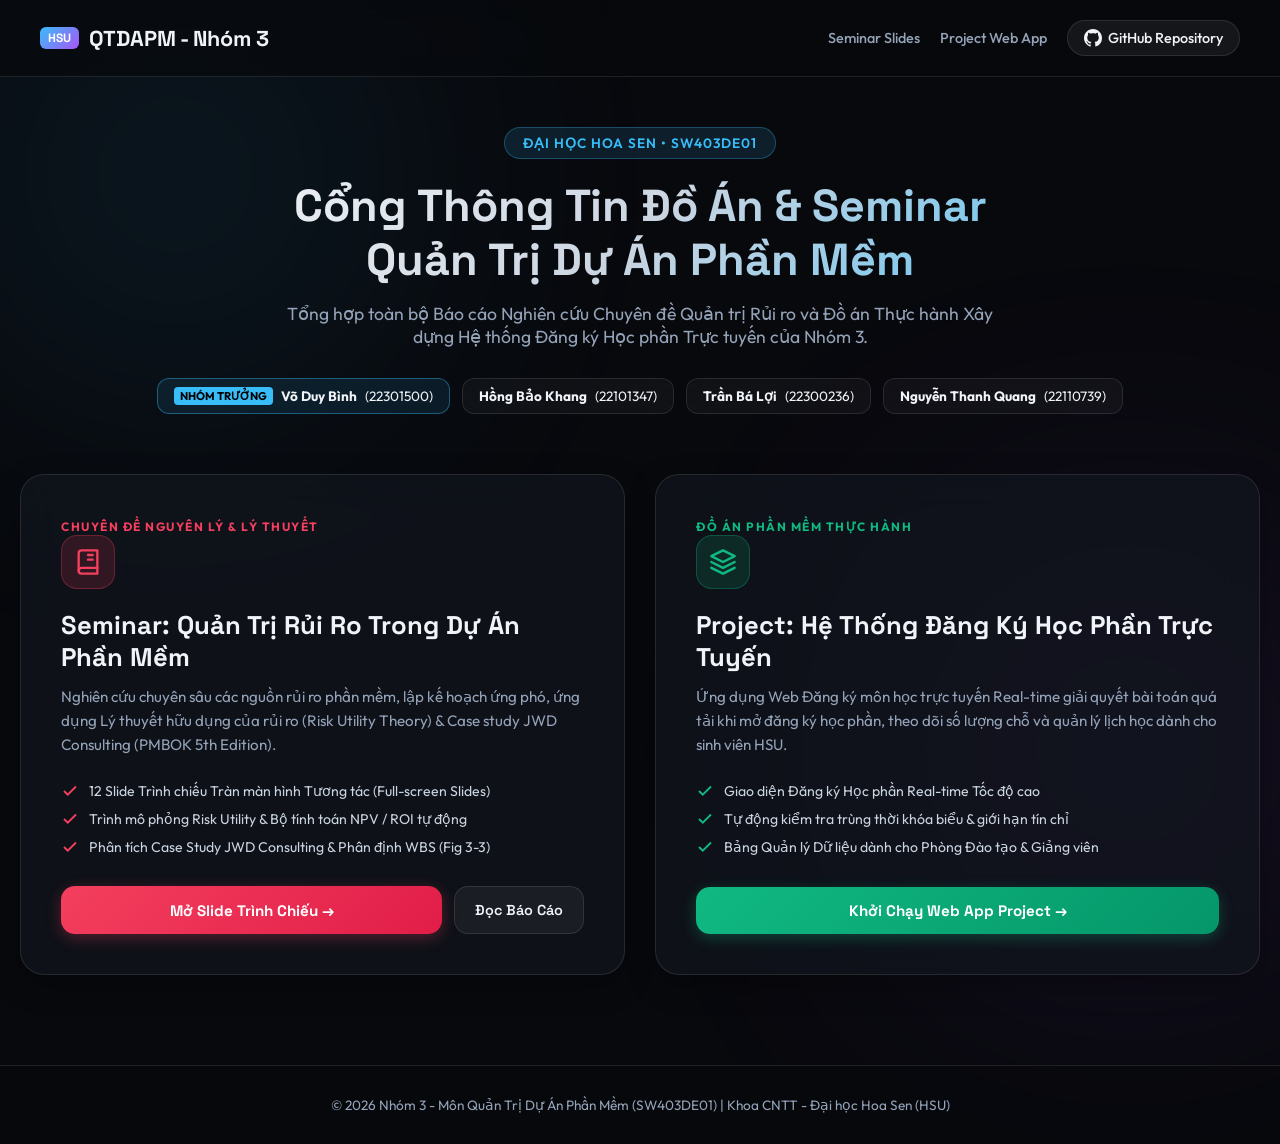
==== index.html @ 7937015e "feat: add root index.html portal for GitHub Pages deployment linking Seminar slides and Project web " ====
<!DOCTYPE html>
<html lang="vi">
<head>
    <meta charset="UTF-8">
    <meta name="viewport" content="width=device-width, initial-scale=1.0">
    <title>Quản Trị Dự Án Phần Mềm | Nhóm 3 - HSU</title>
    <meta name="description" content="Cổng thông tin Seminar Quản trị rủi ro & Đồ án Hệ thống đăng ký học phần trực tuyến - Môn Quản trị Dự án Phần mềm (SW403DE01) Đại học Hoa Sen.">
    
    <!-- Google Fonts -->
    <link rel="preconnect" href="https://fonts.googleapis.com">
    <link rel="preconnect" href="https://fonts.gstatic.com" crossorigin>
    <link href="https://fonts.googleapis.com/css2?family=Outfit:wght@300;400;500;600;700;800&family=Space+Grotesk:wght@500;600;700&display=swap" rel="stylesheet">

    <style>
        :root {
            --bg-color: #08090d;
            --card-bg: rgba(18, 22, 31, 0.7);
            --card-border: rgba(255, 255, 255, 0.1);
            --text-primary: #f0f4f8;
            --text-secondary: #94a3b8;
            
            --primary: #38bdf8;
            --primary-glow: rgba(56, 189, 248, 0.25);
            --accent-pink: #f43f5e;
            --accent-purple: #a855f7;
            --accent-emerald: #10b981;
            
            --font-heading: 'Space Grotesk', sans-serif;
            --font-body: 'Outfit', sans-serif;
        }

        * {
            box-sizing: border-box;
            margin: 0;
            padding: 0;
        }

        body {
            background-color: var(--bg-color);
            color: var(--text-primary);
            font-family: var(--font-body);
            min-height: 100vh;
            display: flex;
            flex-direction: column;
            overflow-x: hidden;
            position: relative;
        }

        /* Ambient Glow Spheres */
        .glow-sphere {
            position: fixed;
            border-radius: 50%;
            filter: blur(140px);
            opacity: 0.22;
            pointer-events: none;
            z-index: 0;
        }
        .glow-1 {
            width: 550px;
            height: 550px;
            background: radial-gradient(circle, var(--primary) 0%, transparent 70%);
            top: -100px;
            left: -100px;
        }
        .glow-2 {
            width: 600px;
            height: 600px;
            background: radial-gradient(circle, var(--accent-purple) 0%, transparent 70%);
            bottom: -150px;
            right: -150px;
        }

        /* Header Navigation */
        header {
            position: relative;
            z-index: 10;
            padding: 20px 40px;
            display: flex;
            justify-content: space-between;
            align-items: center;
            border-bottom: 1px solid var(--card-border);
            backdrop-filter: blur(12px);
            background: rgba(8, 9, 13, 0.6);
        }

        .brand-logo {
            font-family: var(--font-heading);
            font-size: 1.35rem;
            font-weight: 700;
            display: flex;
            align-items: center;
            gap: 10px;
            color: var(--text-primary);
            text-decoration: none;
        }

        .brand-badge {
            background: linear-gradient(135deg, var(--primary), var(--accent-purple));
            color: #fff;
            font-size: 0.75rem;
            padding: 3px 8px;
            border-radius: 6px;
            font-weight: 700;
        }

        .header-links {
            display: flex;
            gap: 20px;
            align-items: center;
        }

        .nav-link-btn {
            color: var(--text-secondary);
            text-decoration: none;
            font-size: 0.9rem;
            font-weight: 500;
            transition: color 0.3s ease;
            display: flex;
            align-items: center;
            gap: 6px;
        }
        .nav-link-btn:hover {
            color: var(--primary);
        }

        .github-btn {
            background: rgba(255, 255, 255, 0.06);
            border: 1px solid var(--card-border);
            padding: 8px 16px;
            border-radius: 20px;
            color: var(--text-primary);
            transition: all 0.3s ease;
        }
        .github-btn:hover {
            background: rgba(56, 189, 248, 0.15);
            border-color: var(--primary);
            transform: translateY(-2px);
        }

        /* Main Container */
        main {
            position: relative;
            z-index: 10;
            flex: 1;
            max-width: 1300px;
            margin: 0 auto;
            padding: 50px 20px;
            width: 100%;
        }

        /* Hero Banner */
        .hero-section {
            text-align: center;
            margin-bottom: 60px;
        }

        .hero-tag {
            display: inline-block;
            background: rgba(56, 189, 248, 0.12);
            border: 1px solid rgba(56, 189, 248, 0.3);
            color: var(--primary);
            padding: 6px 18px;
            border-radius: 30px;
            font-size: 0.85rem;
            font-weight: 600;
            margin-bottom: 20px;
            letter-spacing: 1px;
        }

        .hero-title {
            font-family: var(--font-heading);
            font-size: 2.8rem;
            font-weight: 700;
            line-height: 1.2;
            margin-bottom: 15px;
            background: linear-gradient(135deg, #ffffff 0%, #cbd5e1 50%, var(--primary) 100%);
            -webkit-background-clip: text;
            -webkit-text-fill-color: transparent;
        }

        .hero-subtitle {
            font-size: 1.1rem;
            color: var(--text-secondary);
            max-width: 750px;
            margin: 0 auto 30px auto;
        }

        /* Group Members Bar */
        .members-bar {
            display: flex;
            justify-content: center;
            flex-wrap: wrap;
            gap: 12px;
            margin-top: 25px;
        }

        .member-chip {
            background: rgba(255, 255, 255, 0.04);
            border: 1px solid var(--card-border);
            padding: 8px 16px;
            border-radius: 12px;
            font-size: 0.85rem;
            display: flex;
            align-items: center;
            gap: 8px;
            backdrop-filter: blur(10px);
        }

        .member-chip.leader {
            border-color: rgba(56, 189, 248, 0.4);
            background: rgba(56, 189, 248, 0.1);
        }

        .leader-badge {
            background: var(--primary);
            color: #000;
            font-size: 0.7rem;
            font-weight: 700;
            padding: 2px 6px;
            border-radius: 4px;
        }

        /* Portals Grid */
        .portals-grid {
            display: grid;
            grid-template-columns: repeat(auto-fit, minmax(480px, 1fr));
            gap: 30px;
            margin-top: 20px;
        }

        @media (max-width: 600px) {
            .portals-grid {
                grid-template-columns: 1fr;
            }
            .hero-title {
                font-size: 2rem;
            }
        }

        /* Portal Card */
        .portal-card {
            background: var(--card-bg);
            border: 1px solid var(--card-border);
            border-radius: 24px;
            padding: 40px;
            display: flex;
            flex-direction: column;
            justify-content: space-between;
            position: relative;
            overflow: hidden;
            backdrop-filter: blur(20px);
            transition: all 0.4s cubic-bezier(0.4, 0, 0.2, 1);
            box-shadow: 0 10px 30px rgba(0, 0, 0, 0.3);
        }

        .portal-card:hover {
            transform: translateY(-8px);
            border-color: rgba(56, 189, 248, 0.4);
            box-shadow: 0 20px 40px var(--primary-glow);
        }

        .card-top-tag {
            font-size: 0.75rem;
            font-weight: 700;
            letter-spacing: 1.5px;
            text-transform: uppercase;
            margin-bottom: 15px;
        }

        .tag-seminar {
            color: var(--accent-pink);
        }
        .tag-project {
            color: var(--accent-emerald);
        }

        .card-icon {
            width: 54px;
            height: 54px;
            border-radius: 16px;
            display: flex;
            align-items: center;
            justify-content: center;
            margin-bottom: 20px;
        }

        .icon-seminar {
            background: rgba(244, 63, 94, 0.15);
            color: var(--accent-pink);
            border: 1px solid rgba(244, 63, 94, 0.3);
        }

        .icon-project {
            background: rgba(16, 185, 129, 0.15);
            color: var(--accent-emerald);
            border: 1px solid rgba(16, 185, 129, 0.3);
        }

        .card-title {
            font-family: var(--font-heading);
            font-size: 1.6rem;
            font-weight: 700;
            margin-bottom: 12px;
            color: var(--text-primary);
        }

        .card-desc {
            font-size: 0.95rem;
            color: var(--text-secondary);
            line-height: 1.6;
            margin-bottom: 25px;
        }

        /* Features List */
        .features-list {
            list-style: none;
            margin-bottom: 30px;
            display: flex;
            flex-direction: column;
            gap: 10px;
        }

        .feature-item {
            font-size: 0.88rem;
            color: #cbd5e1;
            display: flex;
            align-items: center;
            gap: 10px;
        }

        .feature-item svg {
            flex-shrink: 0;
        }

        /* Action Buttons */
        .card-actions {
            display: flex;
            flex-wrap: wrap;
            gap: 12px;
            margin-top: auto;
        }

        .btn-primary {
            flex: 1;
            min-width: 180px;
            background: linear-gradient(135deg, var(--primary), #0288d1);
            color: #fff;
            font-family: var(--font-heading);
            font-size: 0.95rem;
            font-weight: 700;
            padding: 14px 24px;
            border-radius: 14px;
            text-decoration: none;
            text-align: center;
            transition: all 0.3s ease;
            display: flex;
            align-items: center;
            justify-content: center;
            gap: 8px;
            box-shadow: 0 4px 15px var(--primary-glow);
        }
        .btn-primary:hover {
            transform: translateY(-2px);
            box-shadow: 0 8px 25px var(--primary-glow);
            filter: brightness(1.1);
        }

        .btn-pink {
            background: linear-gradient(135deg, var(--accent-pink), #e11d48);
            box-shadow: 0 4px 15px rgba(244, 63, 94, 0.3);
        }
        .btn-pink:hover {
            box-shadow: 0 8px 25px rgba(244, 63, 94, 0.4);
        }

        .btn-emerald {
            background: linear-gradient(135deg, var(--accent-emerald), #059669);
            box-shadow: 0 4px 15px rgba(16, 185, 129, 0.3);
        }
        .btn-emerald:hover {
            box-shadow: 0 8px 25px rgba(16, 185, 129, 0.4);
        }

        .btn-secondary {
            background: rgba(255, 255, 255, 0.05);
            border: 1px solid var(--card-border);
            color: var(--text-primary);
            font-family: var(--font-heading);
            font-size: 0.9rem;
            font-weight: 600;
            padding: 14px 20px;
            border-radius: 14px;
            text-decoration: none;
            text-align: center;
            transition: all 0.3s ease;
        }
        .btn-secondary:hover {
            background: rgba(255, 255, 255, 0.12);
            border-color: rgba(255, 255, 255, 0.25);
        }

        /* Footer */
        footer {
            position: relative;
            z-index: 10;
            padding: 30px 20px;
            text-align: center;
            border-top: 1px solid var(--card-border);
            color: var(--text-secondary);
            font-size: 0.85rem;
            background: rgba(8, 9, 13, 0.8);
            margin-top: 40px;
        }
    </style>
</head>
<body>

    <div class="glow-sphere glow-1"></div>
    <div class="glow-sphere glow-2"></div>

    <!-- Header Navigation -->
    <header>
        <a href="#" class="brand-logo">
            <span class="brand-badge">HSU</span>
            <span>QTDAPM - Nhóm 3</span>
        </a>
        <div class="header-links">
            <a href="./Seminar/index.html" class="nav-link-btn">Seminar Slides</a>
            <a href="./Project/index.html" class="nav-link-btn">Project Web App</a>
            <a href="https://github.com/DYBInh2k5/Seminar_And_Project_QTDAPM" target="_blank" class="nav-link-btn github-btn">
                <svg width="18" height="18" viewBox="0 0 24 24" fill="currentColor"><path d="M12 0C5.37 0 0 5.37 0 12c0 5.31 3.435 9.795 8.205 11.385.6.105.825-.255.825-.57 0-.285-.015-1.23-.015-2.235-3.015.555-3.795-.735-4.035-1.41-.135-.345-.72-1.41-1.23-1.695-.42-.225-1.02-.78-.015-.795.945-.015 1.62.87 1.845 1.23 1.08 1.815 2.805 1.305 3.495.99.105-.78.42-1.305.765-1.605-2.67-.3-5.46-1.335-5.46-5.925 0-1.305.465-2.385 1.23-3.225-.12-.3-.54-1.53.12-3.18 0 0 1.005-.315 3.3 1.23.96-.27 1.98-.405 3-.405s2.04.135 3 .405c2.295-1.56 3.3-1.23 3.3-1.23.66 1.65.24 2.88.12 3.18.765.84 1.23 1.905 1.23 3.225 0 4.605-2.805 5.625-5.475 5.925.435.375.81 1.095.81 2.22 0 1.605-.015 2.895-.015 3.3 0 .315.225.69.825.57A12.02 12.02 0 0024 12c0-6.63-5.37-12-12-12z"/></svg>
                GitHub Repository
            </a>
        </div>
    </header>

    <!-- Main Content -->
    <main>
        <!-- Hero Section -->
        <section class="hero-section">
            <span class="hero-tag">ĐẠI HỌC HOA SEN • SW403DE01</span>
            <h1 class="hero-title">Cổng Thông Tin Đồ Án & Seminar<br>Quản Trị Dự Án Phần Mềm</h1>
            <p class="hero-subtitle">Tổng hợp toàn bộ Báo cáo Nghiên cứu Chuyên đề Quản trị Rủi ro và Đồ án Thực hành Xây dựng Hệ thống Đăng ký Học phần Trực tuyến của Nhóm 3.</p>

            <!-- Group Members Bar -->
            <div class="members-bar">
                <div class="member-chip leader">
                    <span class="leader-badge">NHÓM TRƯỞNG</span>
                    <strong>Võ Duy Bình</strong> (22301500)
                </div>
                <div class="member-chip">
                    <strong>Hồng Bảo Khang</strong> (22101347)
                </div>
                <div class="member-chip">
                    <strong>Trần Bá Lợi</strong> (22300236)
                </div>
                <div class="member-chip">
                    <strong>Nguyễn Thanh Quang</strong> (22110739)
                </div>
            </div>
        </section>

        <!-- Portals Grid -->
        <section class="portals-grid">
            
            <!-- PORTAL 1: SEMINAR -->
            <div class="portal-card">
                <div>
                    <span class="card-top-tag tag-seminar">CHUYÊN ĐỀ NGUYÊN LÝ & LÝ THUYẾT</span>
                    <div class="card-icon icon-seminar">
                        <svg width="28" height="28" viewBox="0 0 24 24" fill="none" stroke="currentColor" stroke-width="2" stroke-linecap="round" stroke-linejoin="round"><path d="M4 19.5A2.5 2.5 0 0 1 6.5 17H20"></path><path d="M6.5 2H20v20H6.5A2.5 2.5 0 0 1 4 19.5v-15A2.5 2.5 0 0 1 6.5 2z"></path><path d="M12 6h4"></path><path d="M12 10h4"></path></svg>
                    </div>
                    <h2 class="card-title">Seminar: Quản Trị Rủi Ro Trong Dự Án Phần Mềm</h2>
                    <p class="card-desc">Nghiên cứu chuyên sâu các nguồn rủi ro phần mềm, lập kế hoạch ứng phó, ứng dụng Lý thuyết hữu dụng của rủi ro (Risk Utility Theory) & Case study JWD Consulting (PMBOK 5th Edition).</p>
                    
                    <ul class="features-list">
                        <li class="feature-item">
                            <svg width="18" height="18" viewBox="0 0 24 24" fill="none" stroke="#f43f5e" stroke-width="2.5"><polyline points="20 6 9 17 4 12"></polyline></svg>
                            12 Slide Trình chiếu Tràn màn hình Tương tác (Full-screen Slides)
                        </li>
                        <li class="feature-item">
                            <svg width="18" height="18" viewBox="0 0 24 24" fill="none" stroke="#f43f5e" stroke-width="2.5"><polyline points="20 6 9 17 4 12"></polyline></svg>
                            Trình mô phỏng Risk Utility & Bộ tính toán NPV / ROI tự động
                        </li>
                        <li class="feature-item">
                            <svg width="18" height="18" viewBox="0 0 24 24" fill="none" stroke="#f43f5e" stroke-width="2.5"><polyline points="20 6 9 17 4 12"></polyline></svg>
                            Phân tích Case Study JWD Consulting & Phân định WBS (Fig 3-3)
                        </li>
                    </ul>
                </div>

                <div class="card-actions">
                    <a href="./Seminar/index.html" class="btn-primary btn-pink">
                        Mở Slide Trình Chiếu →
                    </a>
                    <a href="./Seminar/report.md" class="btn-secondary">
                        Đọc Báo Cáo
                    </a>
                </div>
            </div>

            <!-- PORTAL 2: PROJECT -->
            <div class="portal-card">
                <div>
                    <span class="card-top-tag tag-project">ĐỒ ÁN PHẦN MỀM THỰC HÀNH</span>
                    <div class="card-icon icon-project">
                        <svg width="28" height="28" viewBox="0 0 24 24" fill="none" stroke="currentColor" stroke-width="2" stroke-linecap="round" stroke-linejoin="round"><polygon points="12 2 2 7 12 12 22 7 12 2"></polygon><polyline points="2 17 12 22 22 17"></polyline><polyline points="2 12 12 17 22 12"></polyline></svg>
                    </div>
                    <h2 class="card-title">Project: Hệ Thống Đăng Ký Học Phần Trực Tuyến</h2>
                    <p class="card-desc">Ứng dụng Web Đăng ký môn học trực tuyến Real-time giải quyết bài toán quá tải khi mở đăng ký học phần, theo dõi số lượng chỗ và quản lý lịch học dành cho sinh viên HSU.</p>
                    
                    <ul class="features-list">
                        <li class="feature-item">
                            <svg width="18" height="18" viewBox="0 0 24 24" fill="none" stroke="#10b981" stroke-width="2.5"><polyline points="20 6 9 17 4 12"></polyline></svg>
                            Giao diện Đăng ký Học phần Real-time Tốc độ cao
                        </li>
                        <li class="feature-item">
                            <svg width="18" height="18" viewBox="0 0 24 24" fill="none" stroke="#10b981" stroke-width="2.5"><polyline points="20 6 9 17 4 12"></polyline></svg>
                            Tự động kiểm tra trùng thời khóa biểu & giới hạn tín chỉ
                        </li>
                        <li class="feature-item">
                            <svg width="18" height="18" viewBox="0 0 24 24" fill="none" stroke="#10b981" stroke-width="2.5"><polyline points="20 6 9 17 4 12"></polyline></svg>
                            Bảng Quản lý Dữ liệu dành cho Phòng Đào tạo & Giảng viên
                        </li>
                    </ul>
                </div>

                <div class="card-actions">
                    <a href="./Project/index.html" class="btn-primary btn-emerald">
                        Khởi Chạy Web App Project →
                    </a>
                </div>
            </div>

        </section>
    </main>

    <!-- Footer -->
    <footer>
        <p>© 2026 Nhóm 3 - Môn Quản Trị Dự Án Phần Mềm (SW403DE01) | Khoa CNTT - Đại học Hoa Sen (HSU)</p>
    </footer>

</body>
</html>
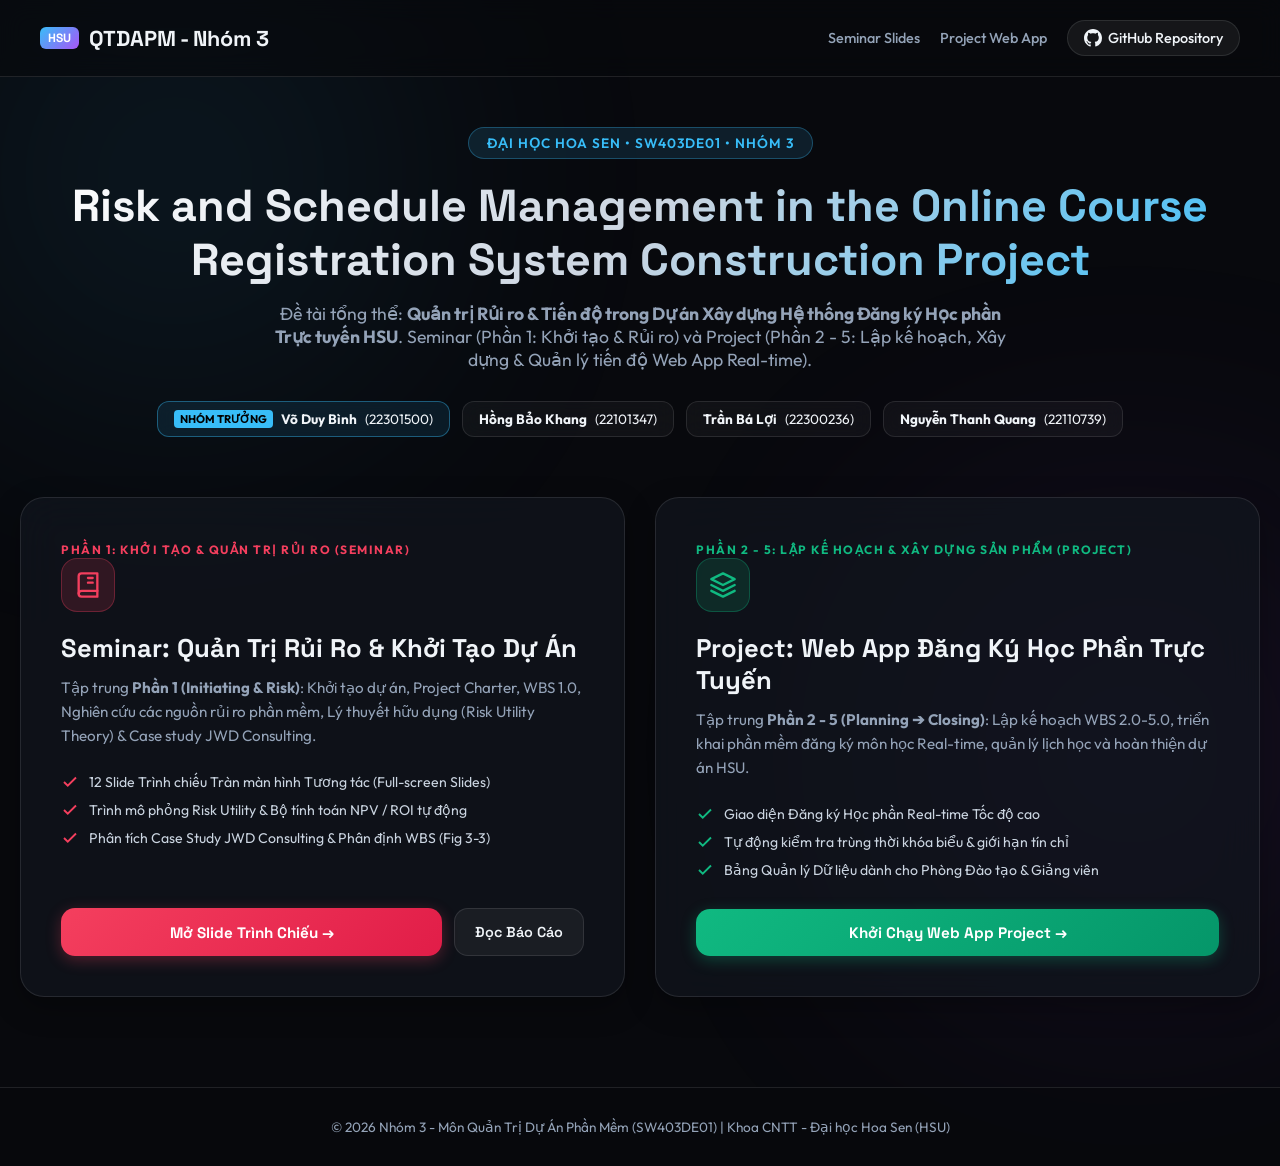
==== commit 10409639: "docs: unify project topic title to Risk and Schedule Management in the Online Course Registration Sy" ====
--- a/index.html
+++ b/index.html
@@ -175,6 +175,7 @@
             margin-bottom: 15px;
             background: linear-gradient(135deg, #ffffff 0%, #cbd5e1 50%, var(--primary) 100%);
             -webkit-background-clip: text;
+            background-clip: text;
             -webkit-text-fill-color: transparent;
         }
 
@@ -438,9 +439,9 @@
     <main>
         <!-- Hero Section -->
         <section class="hero-section">
-            <span class="hero-tag">ĐẠI HỌC HOA SEN • SW403DE01</span>
-            <h1 class="hero-title">Cổng Thông Tin Đồ Án & Seminar<br>Quản Trị Dự Án Phần Mềm</h1>
-            <p class="hero-subtitle">Tổng hợp toàn bộ Báo cáo Nghiên cứu Chuyên đề Quản trị Rủi ro và Đồ án Thực hành Xây dựng Hệ thống Đăng ký Học phần Trực tuyến của Nhóm 3.</p>
+            <span class="hero-tag">ĐẠI HỌC HOA SEN • SW403DE01 • NHÓM 3</span>
+            <h1 class="hero-title">Risk and Schedule Management in the Online Course Registration System Construction Project</h1>
+            <p class="hero-subtitle">Đề tài tổng thể: <strong>Quản trị Rủi ro & Tiến độ trong Dự án Xây dựng Hệ thống Đăng ký Học phần Trực tuyến HSU</strong>. Seminar (Phần 1: Khởi tạo & Rủi ro) và Project (Phần 2 - 5: Lập kế hoạch, Xây dựng & Quản lý tiến độ Web App Real-time).</p>
 
             <!-- Group Members Bar -->
             <div class="members-bar">
@@ -466,12 +467,12 @@
             <!-- PORTAL 1: SEMINAR -->
             <div class="portal-card">
                 <div>
-                    <span class="card-top-tag tag-seminar">CHUYÊN ĐỀ NGUYÊN LÝ & LÝ THUYẾT</span>
+                    <span class="card-top-tag tag-seminar">PHẦN 1: KHỞI TẠO & QUẢN TRỊ RỦI RO (SEMINAR)</span>
                     <div class="card-icon icon-seminar">
                         <svg width="28" height="28" viewBox="0 0 24 24" fill="none" stroke="currentColor" stroke-width="2" stroke-linecap="round" stroke-linejoin="round"><path d="M4 19.5A2.5 2.5 0 0 1 6.5 17H20"></path><path d="M6.5 2H20v20H6.5A2.5 2.5 0 0 1 4 19.5v-15A2.5 2.5 0 0 1 6.5 2z"></path><path d="M12 6h4"></path><path d="M12 10h4"></path></svg>
                     </div>
-                    <h2 class="card-title">Seminar: Quản Trị Rủi Ro Trong Dự Án Phần Mềm</h2>
-                    <p class="card-desc">Nghiên cứu chuyên sâu các nguồn rủi ro phần mềm, lập kế hoạch ứng phó, ứng dụng Lý thuyết hữu dụng của rủi ro (Risk Utility Theory) & Case study JWD Consulting (PMBOK 5th Edition).</p>
+                    <h2 class="card-title">Seminar: Quản Trị Rủi Ro & Khởi Tạo Dự Án</h2>
+                    <p class="card-desc">Tập trung <strong>Phần 1 (Initiating & Risk)</strong>: Khởi tạo dự án, Project Charter, WBS 1.0, Nghiên cứu các nguồn rủi ro phần mềm, Lý thuyết hữu dụng (Risk Utility Theory) & Case study JWD Consulting.</p>
                     
                     <ul class="features-list">
                         <li class="feature-item">
@@ -502,12 +503,12 @@
             <!-- PORTAL 2: PROJECT -->
             <div class="portal-card">
                 <div>
-                    <span class="card-top-tag tag-project">ĐỒ ÁN PHẦN MỀM THỰC HÀNH</span>
+                    <span class="card-top-tag tag-project">PHẦN 2 - 5: LẬP KẾ HOẠCH & XÂY DỰNG SẢN PHẨM (PROJECT)</span>
                     <div class="card-icon icon-project">
                         <svg width="28" height="28" viewBox="0 0 24 24" fill="none" stroke="currentColor" stroke-width="2" stroke-linecap="round" stroke-linejoin="round"><polygon points="12 2 2 7 12 12 22 7 12 2"></polygon><polyline points="2 17 12 22 22 17"></polyline><polyline points="2 12 12 17 22 12"></polyline></svg>
                     </div>
-                    <h2 class="card-title">Project: Hệ Thống Đăng Ký Học Phần Trực Tuyến</h2>
-                    <p class="card-desc">Ứng dụng Web Đăng ký môn học trực tuyến Real-time giải quyết bài toán quá tải khi mở đăng ký học phần, theo dõi số lượng chỗ và quản lý lịch học dành cho sinh viên HSU.</p>
+                    <h2 class="card-title">Project: Web App Đăng Ký Học Phần Trực Tuyến</h2>
+                    <p class="card-desc">Tập trung <strong>Phần 2 - 5 (Planning ➔ Closing)</strong>: Lập kế hoạch WBS 2.0-5.0, triển khai phần mềm đăng ký môn học Real-time, quản lý lịch học và hoàn thiện dự án HSU.</p>
                     
                     <ul class="features-list">
                         <li class="feature-item">
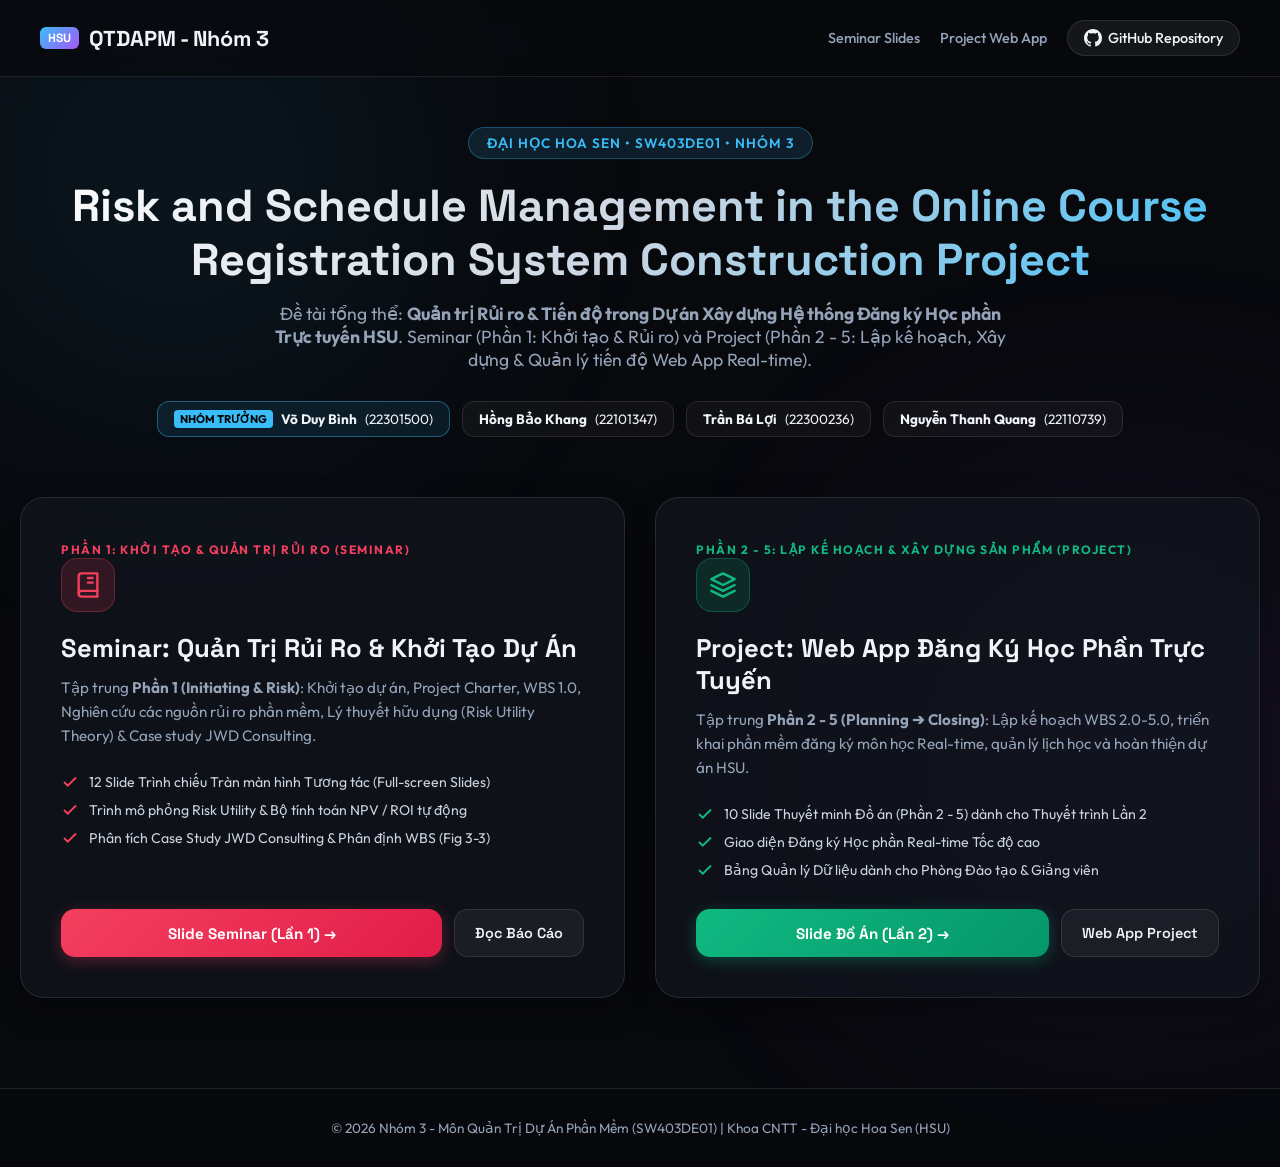
==== commit f4bf28b6: "feat: add dedicated Project Presentation Slide Deck (Project/slides.html) for Presentation 2" ====
--- a/index.html
+++ b/index.html
@@ -492,7 +492,7 @@
 
                 <div class="card-actions">
                     <a href="./Seminar/index.html" class="btn-primary btn-pink">
-                        Mở Slide Trình Chiếu →
+                        Slide Seminar (Lần 1) →
                     </a>
                     <a href="./Seminar/report.md" class="btn-secondary">
                         Đọc Báo Cáo
@@ -513,11 +513,11 @@
                     <ul class="features-list">
                         <li class="feature-item">
                             <svg width="18" height="18" viewBox="0 0 24 24" fill="none" stroke="#10b981" stroke-width="2.5"><polyline points="20 6 9 17 4 12"></polyline></svg>
-                            Giao diện Đăng ký Học phần Real-time Tốc độ cao
+                            10 Slide Thuyết minh Đồ án (Phần 2 - 5) dành cho Thuyết trình Lần 2
                         </li>
                         <li class="feature-item">
                             <svg width="18" height="18" viewBox="0 0 24 24" fill="none" stroke="#10b981" stroke-width="2.5"><polyline points="20 6 9 17 4 12"></polyline></svg>
-                            Tự động kiểm tra trùng thời khóa biểu & giới hạn tín chỉ
+                            Giao diện Đăng ký Học phần Real-time Tốc độ cao
                         </li>
                         <li class="feature-item">
                             <svg width="18" height="18" viewBox="0 0 24 24" fill="none" stroke="#10b981" stroke-width="2.5"><polyline points="20 6 9 17 4 12"></polyline></svg>
@@ -527,8 +527,11 @@
                 </div>
 
                 <div class="card-actions">
-                    <a href="./Project/index.html" class="btn-primary btn-emerald">
-                        Khởi Chạy Web App Project →
+                    <a href="./Project/slides.html" class="btn-primary btn-emerald">
+                        Slide Đồ Án (Lần 2) →
+                    </a>
+                    <a href="./Project/index.html" class="btn-secondary">
+                        Web App Project
                     </a>
                 </div>
             </div>
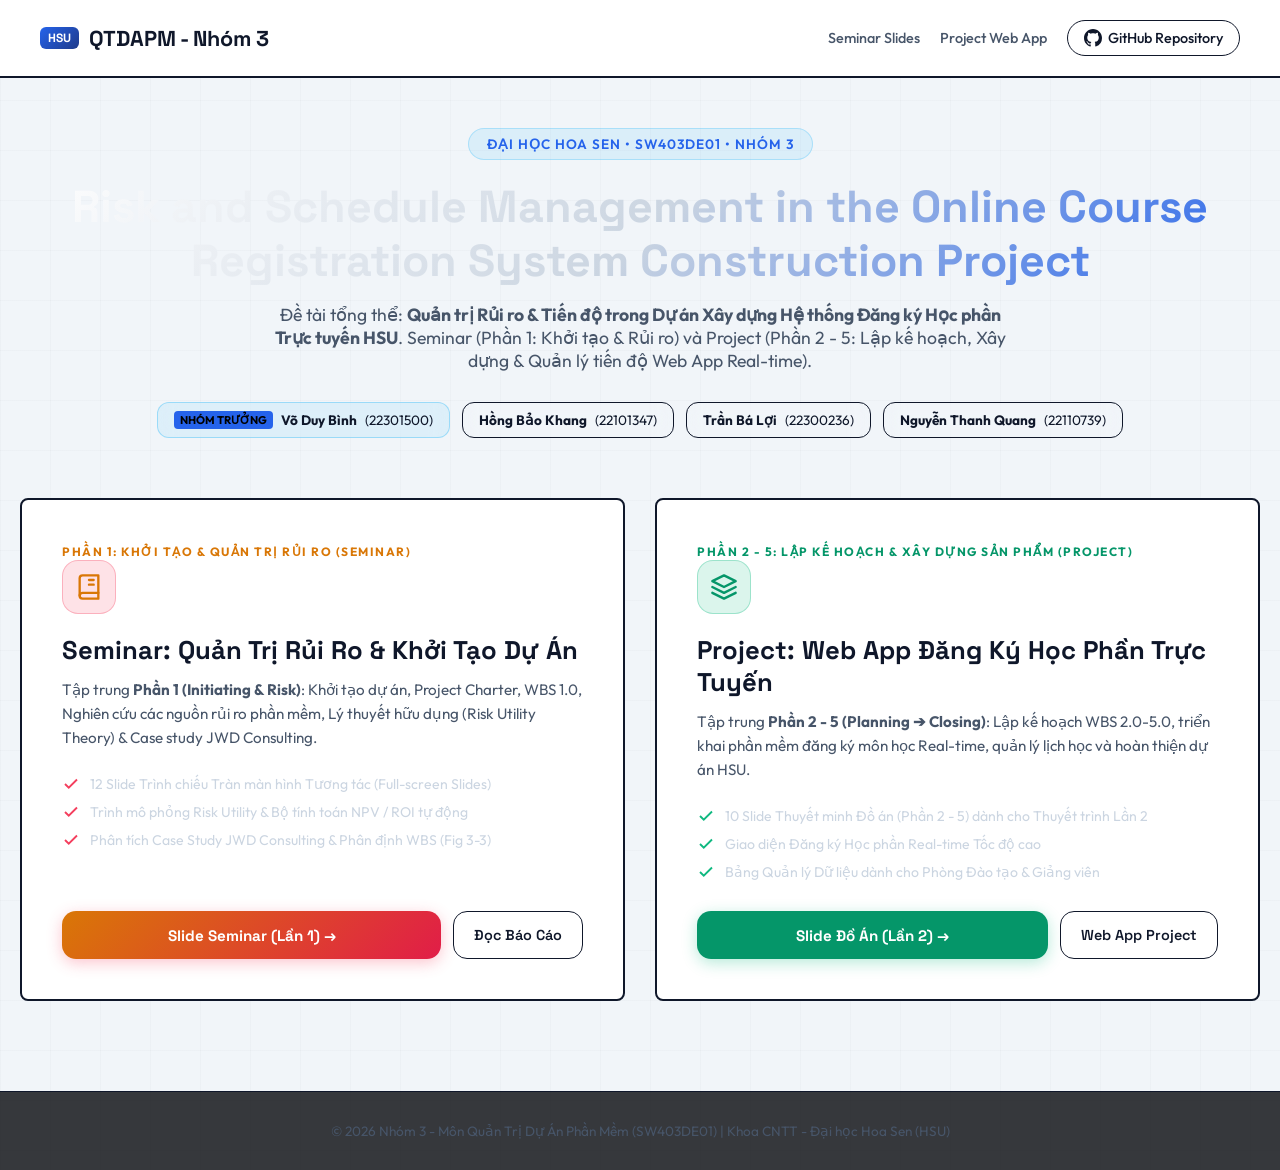
==== commit 4ecc74bd: "feat: make slides exclusively Light Mode with bold Flat Design tokens and remove dark mode settings" ====
--- a/index.html
+++ b/index.html
@@ -13,17 +13,17 @@
 
     <style>
         :root {
-            --bg-color: #08090d;
-            --card-bg: rgba(18, 22, 31, 0.7);
-            --card-border: rgba(255, 255, 255, 0.1);
-            --text-primary: #f0f4f8;
-            --text-secondary: #94a3b8;
+            --bg-color: #f1f5f9;
+            --card-bg: #ffffff;
+            --card-border: #0f172a; /* Bold dark border */
+            --text-primary: #0f172a;
+            --text-secondary: #475569;
             
-            --primary: #38bdf8;
-            --primary-glow: rgba(56, 189, 248, 0.25);
-            --accent-pink: #f43f5e;
-            --accent-purple: #a855f7;
-            --accent-emerald: #10b981;
+            --primary: #2563eb;
+            --primary-glow: rgba(37, 99, 235, 0.05);
+            --accent-pink: #d97706;
+            --accent-purple: #1e3a8a;
+            --accent-emerald: #059669;
             
             --font-heading: 'Space Grotesk', sans-serif;
             --font-body: 'Outfit', sans-serif;
@@ -46,28 +46,17 @@
             position: relative;
         }
 
-        /* Ambient Glow Spheres */
-        .glow-sphere {
-            position: fixed;
-            border-radius: 50%;
-            filter: blur(140px);
-            opacity: 0.22;
+        /* Technical Grid Overlay */
+        body::before {
+            content: "";
+            position: absolute;
+            inset: 0;
+            background-image: 
+                linear-gradient(rgba(15, 23, 42, 0.02) 1px, transparent 1px),
+                linear-gradient(90deg, rgba(15, 23, 42, 0.02) 1px, transparent 1px);
+            background-size: 50px 50px;
+            z-index: 0;
             pointer-events: none;
-            z-index: 0;
-        }
-        .glow-1 {
-            width: 550px;
-            height: 550px;
-            background: radial-gradient(circle, var(--primary) 0%, transparent 70%);
-            top: -100px;
-            left: -100px;
-        }
-        .glow-2 {
-            width: 600px;
-            height: 600px;
-            background: radial-gradient(circle, var(--accent-purple) 0%, transparent 70%);
-            bottom: -150px;
-            right: -150px;
         }
 
         /* Header Navigation */
@@ -78,9 +67,8 @@
             display: flex;
             justify-content: space-between;
             align-items: center;
-            border-bottom: 1px solid var(--card-border);
-            backdrop-filter: blur(12px);
-            background: rgba(8, 9, 13, 0.6);
+            border-bottom: 2px solid var(--card-border);
+            background: var(--card-bg);
         }
 
         .brand-logo {
@@ -241,23 +229,21 @@
         /* Portal Card */
         .portal-card {
             background: var(--card-bg);
-            border: 1px solid var(--card-border);
-            border-radius: 24px;
+            border: 2px solid var(--card-border);
+            border-radius: 8px;
             padding: 40px;
             display: flex;
             flex-direction: column;
             justify-content: space-between;
             position: relative;
             overflow: hidden;
-            backdrop-filter: blur(20px);
-            transition: all 0.4s cubic-bezier(0.4, 0, 0.2, 1);
-            box-shadow: 0 10px 30px rgba(0, 0, 0, 0.3);
+            transition: transform 0.2s ease, border-color 0.2s ease;
+            box-shadow: none;
         }
 
         .portal-card:hover {
-            transform: translateY(-8px);
-            border-color: rgba(56, 189, 248, 0.4);
-            box-shadow: 0 20px 40px var(--primary-glow);
+            transform: scale(1.005);
+            border-color: var(--primary);
         }
 
         .card-top-tag {
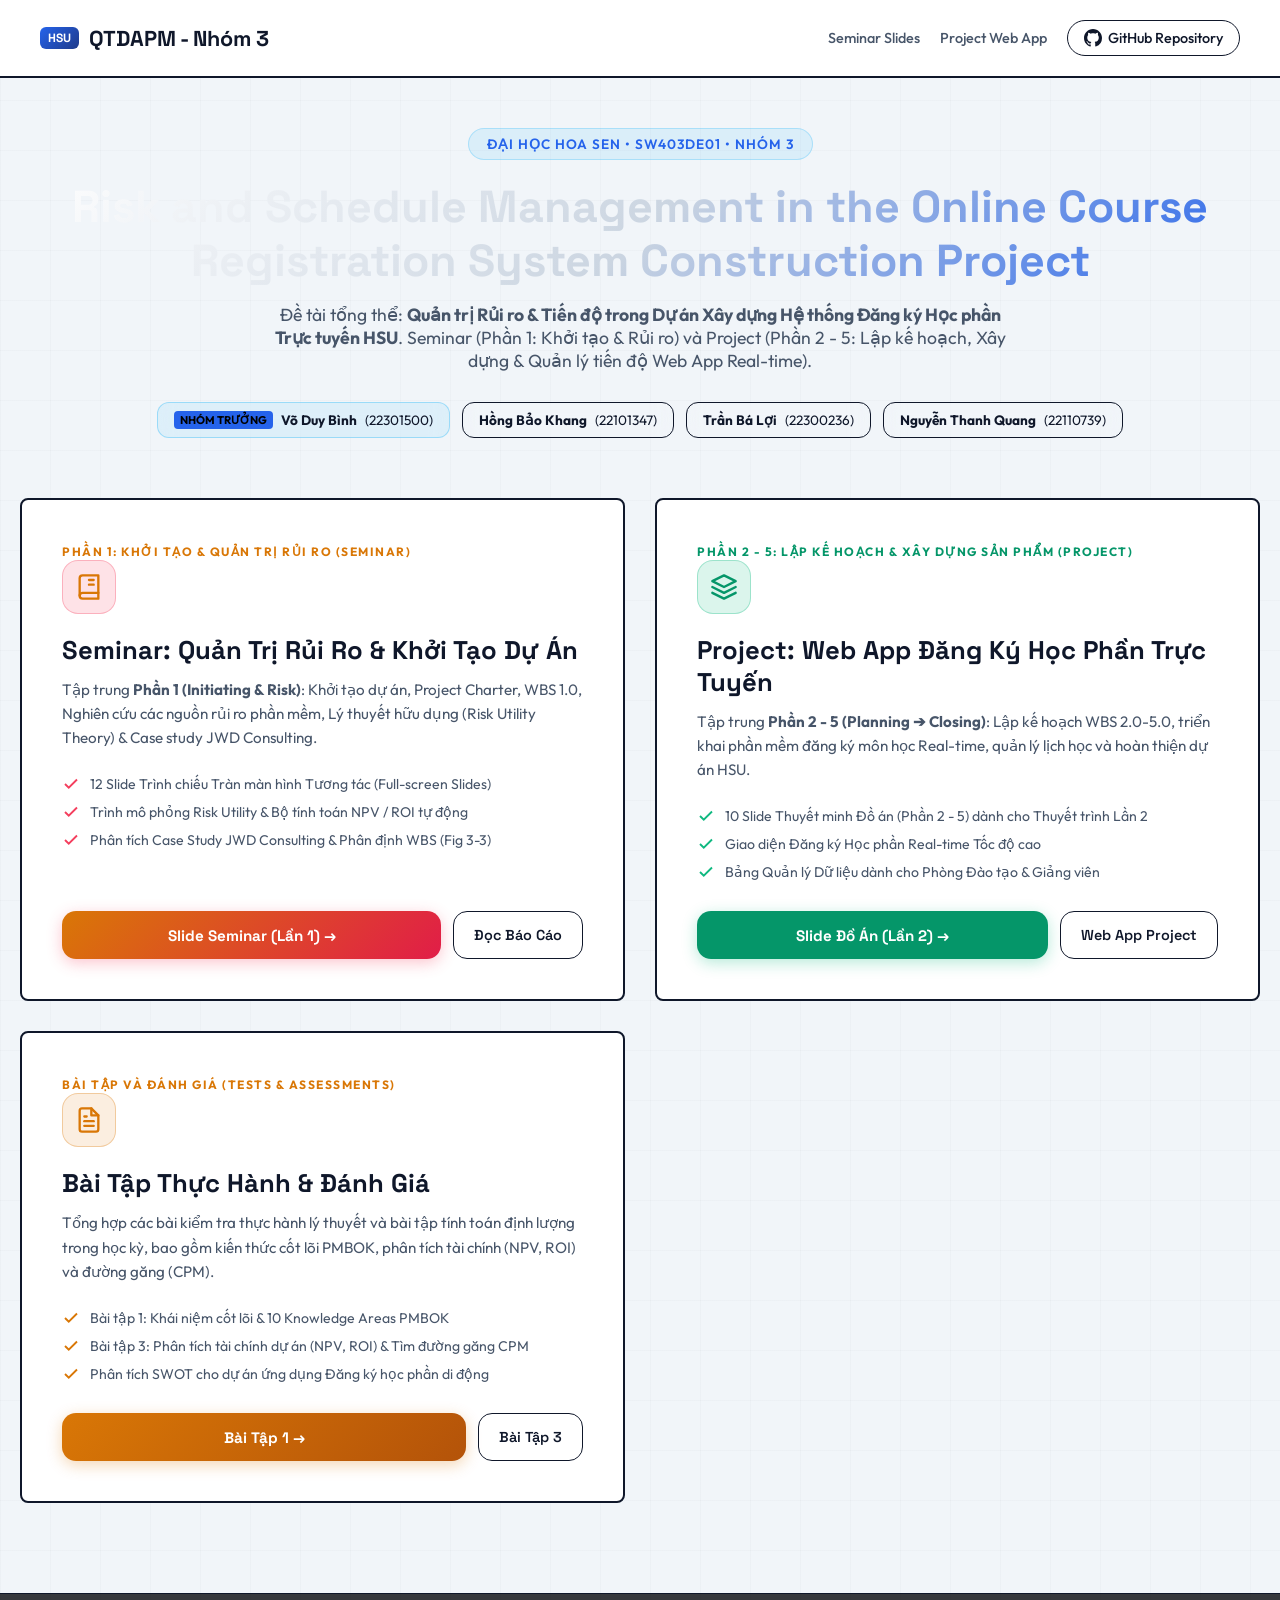
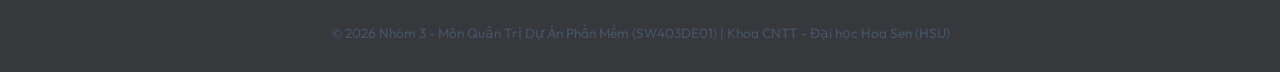
==== commit be3e1424: "feat: add Tests & Assessments portal section linking to Test 1 and Test 3 answers, including critica" ====
--- a/index.html
+++ b/index.html
@@ -309,7 +309,7 @@
 
         .feature-item {
             font-size: 0.88rem;
-            color: #cbd5e1;
+            color: var(--text-secondary);
             display: flex;
             align-items: center;
             gap: 10px;
@@ -522,6 +522,42 @@
                 </div>
             </div>
 
+            <!-- PORTAL 3: TESTS & ASSESSMENTS -->
+            <div class="portal-card">
+                <div>
+                    <span class="card-top-tag tag-seminar" style="color: #d97706;">BÀI TẬP VÀ ĐÁNH GIÁ (TESTS & ASSESSMENTS)</span>
+                    <div class="card-icon icon-seminar" style="background: rgba(217, 119, 6, 0.12); color: #d97706; border: 1px solid rgba(217, 119, 6, 0.3);">
+                        <svg width="28" height="28" viewBox="0 0 24 24" fill="none" stroke="currentColor" stroke-width="2" stroke-linecap="round" stroke-linejoin="round"><path d="M14 2H6a2 2 0 0 0-2 2v16a2 2 0 0 0 2 2h12a2 2 0 0 0 2-2V8z"></path><polyline points="14 2 14 8 20 8"></polyline><line x1="16" y1="13" x2="8" y2="13"></line><line x1="16" y1="17" x2="8" y2="17"></line><polyline points="10 9 9 9 8 9"></polyline></svg>
+                    </div>
+                    <h2 class="card-title">Bài Tập Thực Hành & Đánh Giá</h2>
+                    <p class="card-desc">Tổng hợp các bài kiểm tra thực hành lý thuyết và bài tập tính toán định lượng trong học kỳ, bao gồm kiến thức cốt lõi PMBOK, phân tích tài chính (NPV, ROI) và đường găng (CPM).</p>
+                    
+                    <ul class="features-list">
+                        <li class="feature-item">
+                            <svg width="18" height="18" viewBox="0 0 24 24" fill="none" stroke="#d97706" stroke-width="2.5"><polyline points="20 6 9 17 4 12"></polyline></svg>
+                            Bài tập 1: Khái niệm cốt lõi & 10 Knowledge Areas PMBOK
+                        </li>
+                        <li class="feature-item">
+                            <svg width="18" height="18" viewBox="0 0 24 24" fill="none" stroke="#d97706" stroke-width="2.5"><polyline points="20 6 9 17 4 12"></polyline></svg>
+                            Bài tập 3: Phân tích tài chính dự án (NPV, ROI) & Tìm đường găng CPM
+                        </li>
+                        <li class="feature-item">
+                            <svg width="18" height="18" viewBox="0 0 24 24" fill="none" stroke="#d97706" stroke-width="2.5"><polyline points="20 6 9 17 4 12"></polyline></svg>
+                            Phân tích SWOT cho dự án ứng dụng Đăng ký học phần di động
+                        </li>
+                    </ul>
+                </div>
+
+                <div class="card-actions">
+                    <a href="./Test/test1.txt" class="btn-primary" style="background: linear-gradient(135deg, #d97706, #b45309); box-shadow: 0 4px 15px rgba(217, 119, 6, 0.3);">
+                        Bài Tập 1 →
+                    </a>
+                    <a href="./Test/test3.txt" class="btn-secondary">
+                        Bài Tập 3
+                    </a>
+                </div>
+            </div>
+
         </section>
     </main>
 
